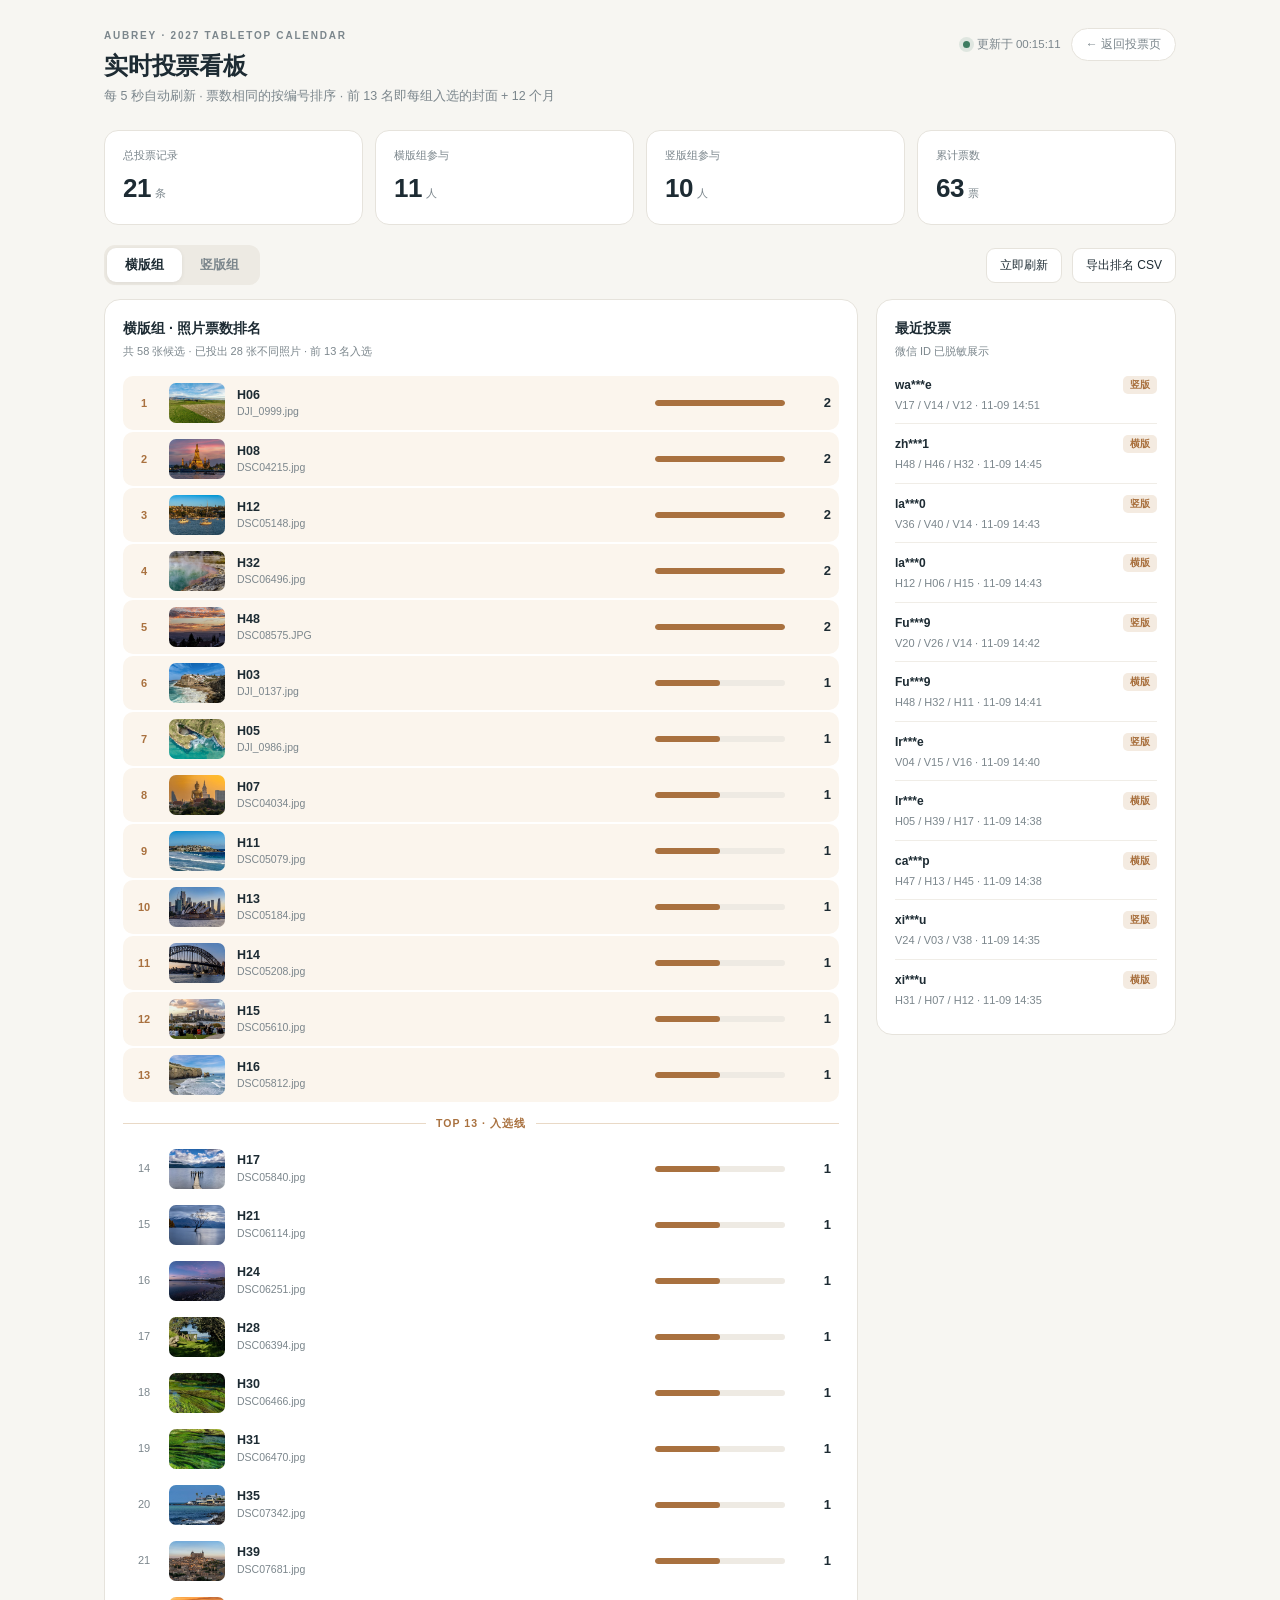
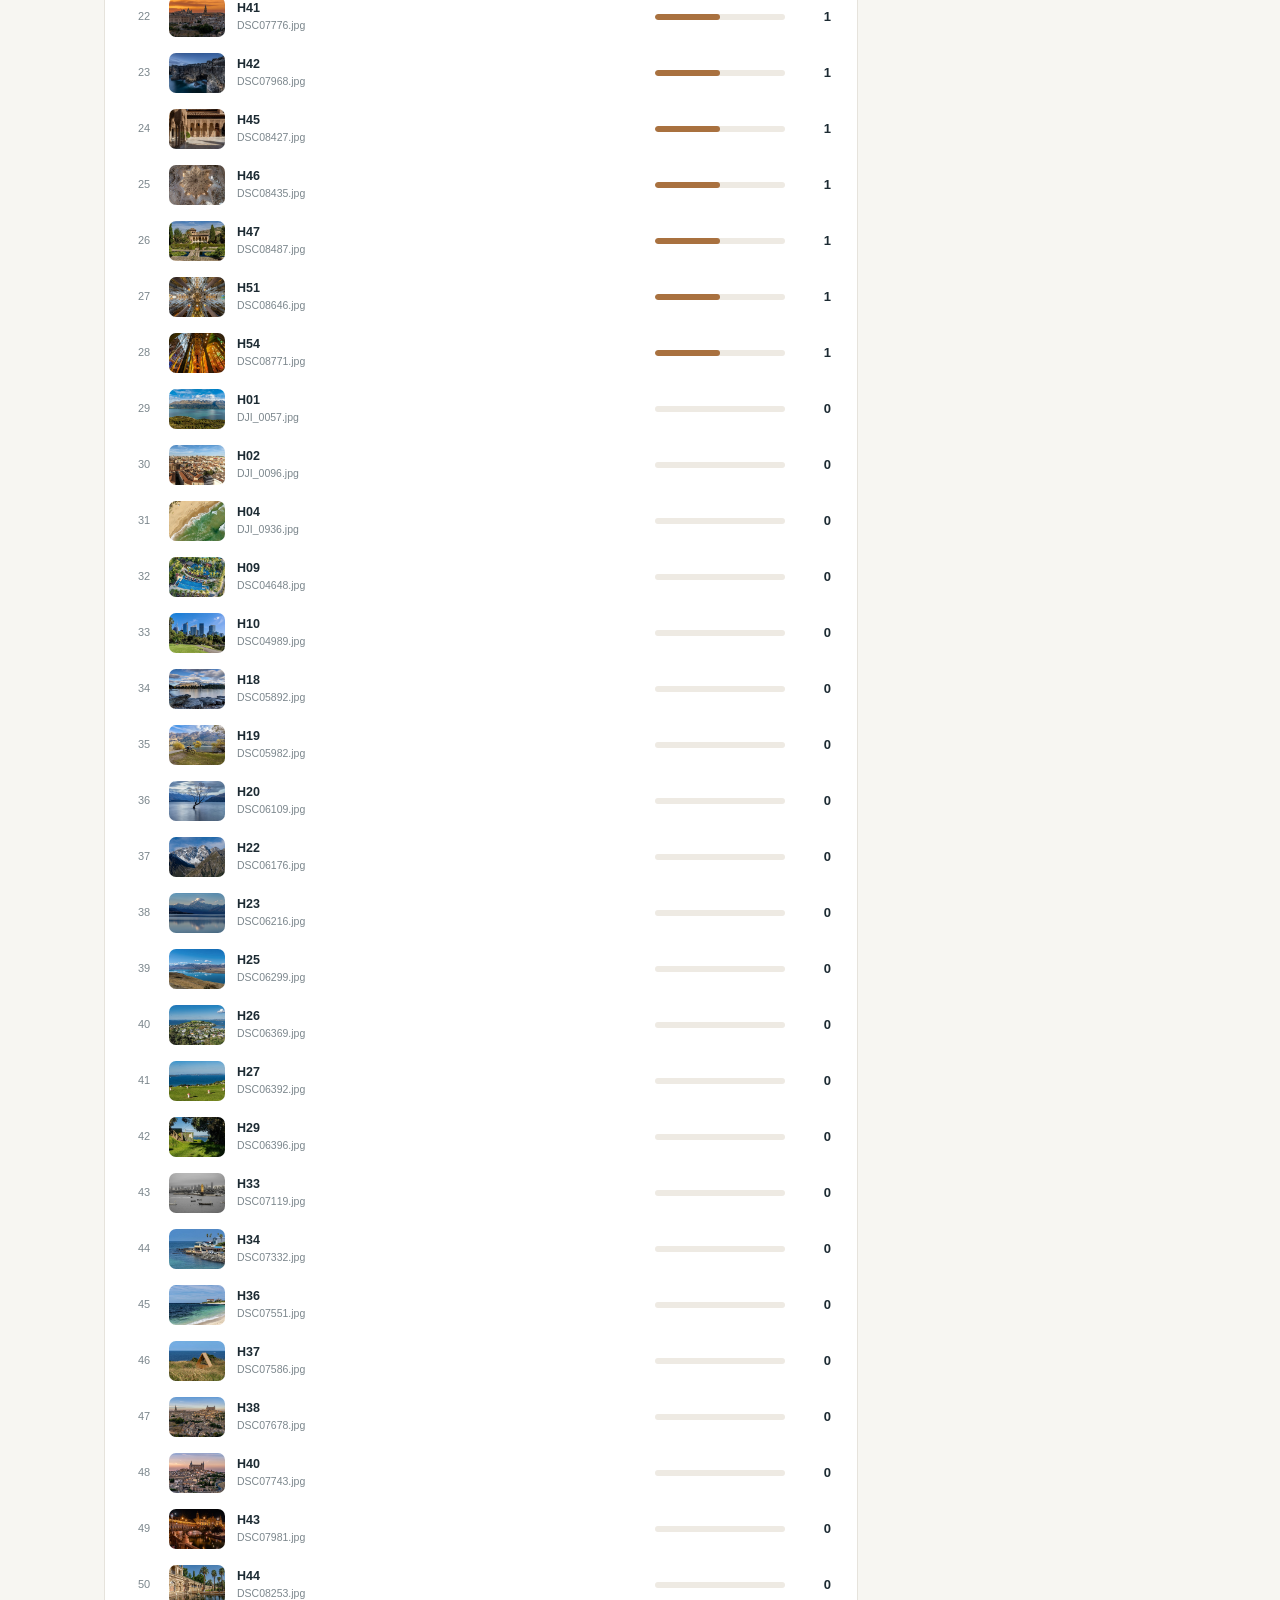
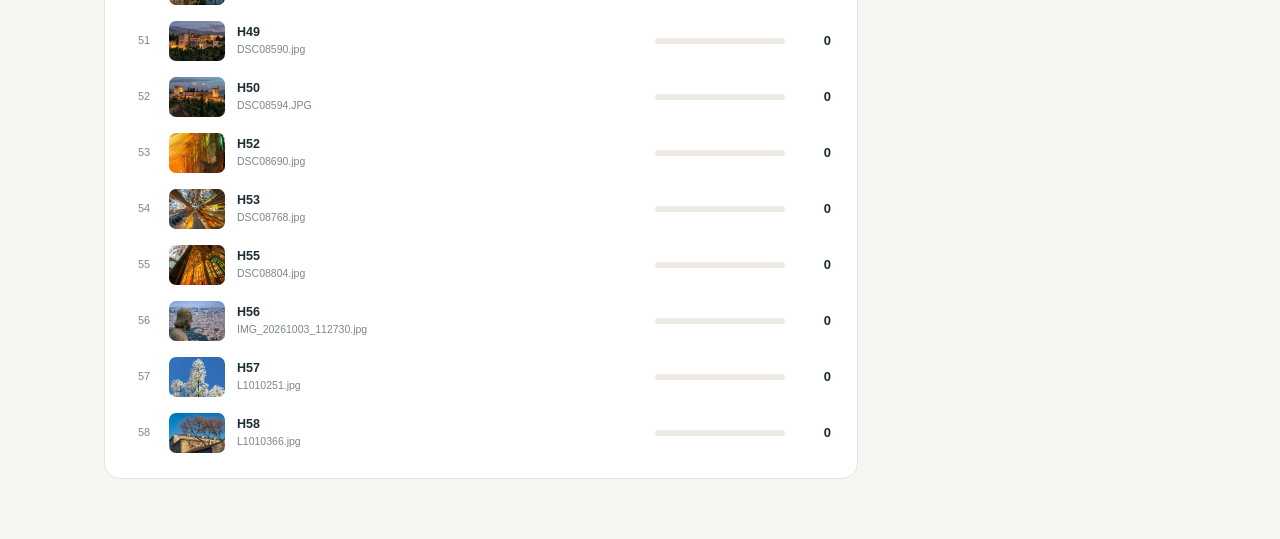
==== dashboard.html @ 4627c939 "2027 影像日历投票：静态前端 + ntfy 数据层 + 定时归档" ====
<!DOCTYPE html>
<html lang="zh-CN">
<head>
<meta charset="utf-8">
<meta name="viewport" content="width=device-width,initial-scale=1,viewport-fit=cover">
<title>2027 台历 · 实时投票看板</title>
<script>
  /* 访问参数随每个请求带上，不依赖会话 cookie */
  window.__Q = location.search;
  (function () {
    var l = document.createElement('link');
    l.rel = 'stylesheet';
    l.href = 'styles.css' + window.__Q;
    document.head.appendChild(l);
  })();
</script>
<style>
body{overflow:auto;background:var(--bg)}
.board{max-width:1120px;margin:0 auto;padding:28px 24px 60px}
.bd-top{display:flex;align-items:flex-start;justify-content:space-between;gap:16px;flex-wrap:wrap}
.bd-top h1{font-size:24px;margin:8px 0 6px}
.bd-top p{margin:0;color:var(--sub);font-size:12.5px}
.bd-actions{display:flex;align-items:center;gap:10px}
.live{display:flex;align-items:center;gap:7px;font-size:11.5px;color:var(--sub)}
.dot{width:7px;height:7px;border-radius:50%;background:var(--ok);box-shadow:0 0 0 4px rgba(63,125,98,.13)}
.stats{display:grid;grid-template-columns:repeat(4,1fr);gap:12px;margin:24px 0 20px}
.stat{background:var(--surface);border:1px solid var(--line);border-radius:14px;padding:16px 18px}
.stat .k{font-size:11px;color:var(--sub)}
.stat .v{font-size:26px;font-weight:680;margin-top:6px;letter-spacing:-.02em}
.stat .u{font-size:11px;color:var(--sub);margin-left:4px;font-weight:400}
.bd-bar{display:flex;align-items:center;justify-content:space-between;gap:12px;margin-bottom:14px;flex-wrap:wrap}
.bd-bar .seg button{padding:8px 18px}
.bd-bar-right{display:flex;gap:10px;align-items:center}
.mini-btn{border:1px solid var(--line);background:var(--surface);border-radius:9px;padding:8px 13px;font-size:12px;color:var(--ink)}
.mini-btn:hover{border-color:var(--accent);color:var(--accent)}
.err{background:#fbeae5;color:var(--danger);border-radius:10px;padding:10px 14px;font-size:12.5px;margin-bottom:14px;display:none}
.grid{display:grid;grid-template-columns:1fr 300px;gap:18px;align-items:start}
.panel{background:var(--surface);border:1px solid var(--line);border-radius:16px;padding:18px}
.panel h2{font-size:14px;margin:0 0 4px;font-weight:650}
.panel .cap{font-size:11px;color:var(--sub);margin:0 0 16px}
.rank{display:flex;flex-direction:column;gap:2px}
.row{display:flex;align-items:center;gap:12px;padding:7px 8px;border-radius:10px}
.row.top{background:#fbf5ed}
.row:hover{background:#f6f4ef}
.row .idx{width:26px;text-align:center;font-size:11px;color:var(--sub);font-variant-numeric:tabular-nums}
.row.top .idx{color:var(--accent);font-weight:700}
.row img{width:56px;height:40px;object-fit:cover;border-radius:7px;background:#eee;flex:none}
.row .info{flex:1;min-width:0}
.row .code{font-size:12.5px;font-weight:650}
.row .name{font-size:10.5px;color:var(--sub);white-space:nowrap;overflow:hidden;text-overflow:ellipsis}
.bar{width:130px;height:6px;background:#eeeae3;border-radius:4px;overflow:hidden;flex:none}
.bar i{display:block;height:100%;background:var(--accent);border-radius:4px}
.row .num{width:34px;text-align:right;font-size:13px;font-weight:680;font-variant-numeric:tabular-nums}
.cut{display:flex;align-items:center;gap:10px;margin:12px 0 8px;color:var(--accent);font-size:10.5px;font-weight:700;letter-spacing:.1em}
.cut:before,.cut:after{content:"";height:1px;background:#e9d9c6;flex:1}
.feed{display:flex;flex-direction:column;gap:11px;max-height:640px;overflow:auto}
.feed-item{display:flex;flex-direction:column;gap:3px;padding-bottom:10px;border-bottom:1px solid #f0ede7}
.feed-item .l1{font-size:12px;display:flex;justify-content:space-between;gap:8px}
.feed-item .l1 b{font-weight:600}
.feed-item .l2{font-size:11px;color:var(--sub)}
.tag{font-size:10px;padding:1px 7px;border-radius:5px;background:var(--accent-soft);color:var(--accent);font-weight:600}
.empty{color:var(--sub);font-size:12px;text-align:center;padding:32px 0}
@media(max-width:860px){.grid{grid-template-columns:1fr}.stats{grid-template-columns:repeat(2,1fr)}.bar{width:70px}}
@media(max-width:640px){.board{padding:18px 14px 50px}.bd-top h1{font-size:20px}.row .name{display:none}.bar{width:52px}}
</style>
</head>
<body>
<div class="board">
  <div class="bd-top">
    <div>
      <div class="eyebrow">AUBREY · 2027 TABLETOP CALENDAR</div>
      <h1>实时投票看板</h1>
      <p>每 5 秒自动刷新 · 票数相同的按编号排序 · 前 13 名即每组入选的封面 + 12 个月</p>
    </div>
    <div class="bd-actions">
      <span class="live"><i class="dot"></i><span id="lastUpdate">等待数据…</span></span>
      <button class="ghost-btn" id="backVote">← 返回投票页</button>
    </div>
  </div>

  <div class="stats">
    <div class="stat"><div class="k">总投票记录</div><div class="v" id="sTotal">0<span class="u">条</span></div></div>
    <div class="stat"><div class="k">横版组参与</div><div class="v" id="sH">0<span class="u">人</span></div></div>
    <div class="stat"><div class="k">竖版组参与</div><div class="v" id="sV">0<span class="u">人</span></div></div>
    <div class="stat"><div class="k">累计票数</div><div class="v" id="sPicks">0<span class="u">票</span></div></div>
  </div>

  <div class="err" id="err"></div>

  <div class="bd-bar">
    <div class="seg" id="seg">
      <button data-o="h" class="active">横版组</button>
      <button data-o="v">竖版组</button>
    </div>
    <div class="bd-bar-right">
      <button class="mini-btn" id="refreshBtn">立即刷新</button>
      <button class="mini-btn" id="exportBtn">导出排名 CSV</button>
    </div>
  </div>

  <div class="grid">
    <div class="panel">
      <h2 id="rankTitle">横版组 · 照片票数排名</h2>
      <p class="cap" id="rankCap">共 – 张候选</p>
      <div class="rank" id="rank"></div>
    </div>
    <div class="panel">
      <h2>最近投票</h2>
      <p class="cap">微信 ID 已脱敏展示</p>
      <div class="feed" id="feed"></div>
    </div>
  </div>
</div>

<script>
(function () {
  var q = window.__Q || '';
  function load(src, next) {
    var s = document.createElement('script');
    s.src = src;
    s.onload = next;
    s.onerror = next;
    document.body.appendChild(s);
  }
  load('backend.js' + q, function () { load('dashboard.js' + q, function () {}); });
})();
</script>
</body>
</html>
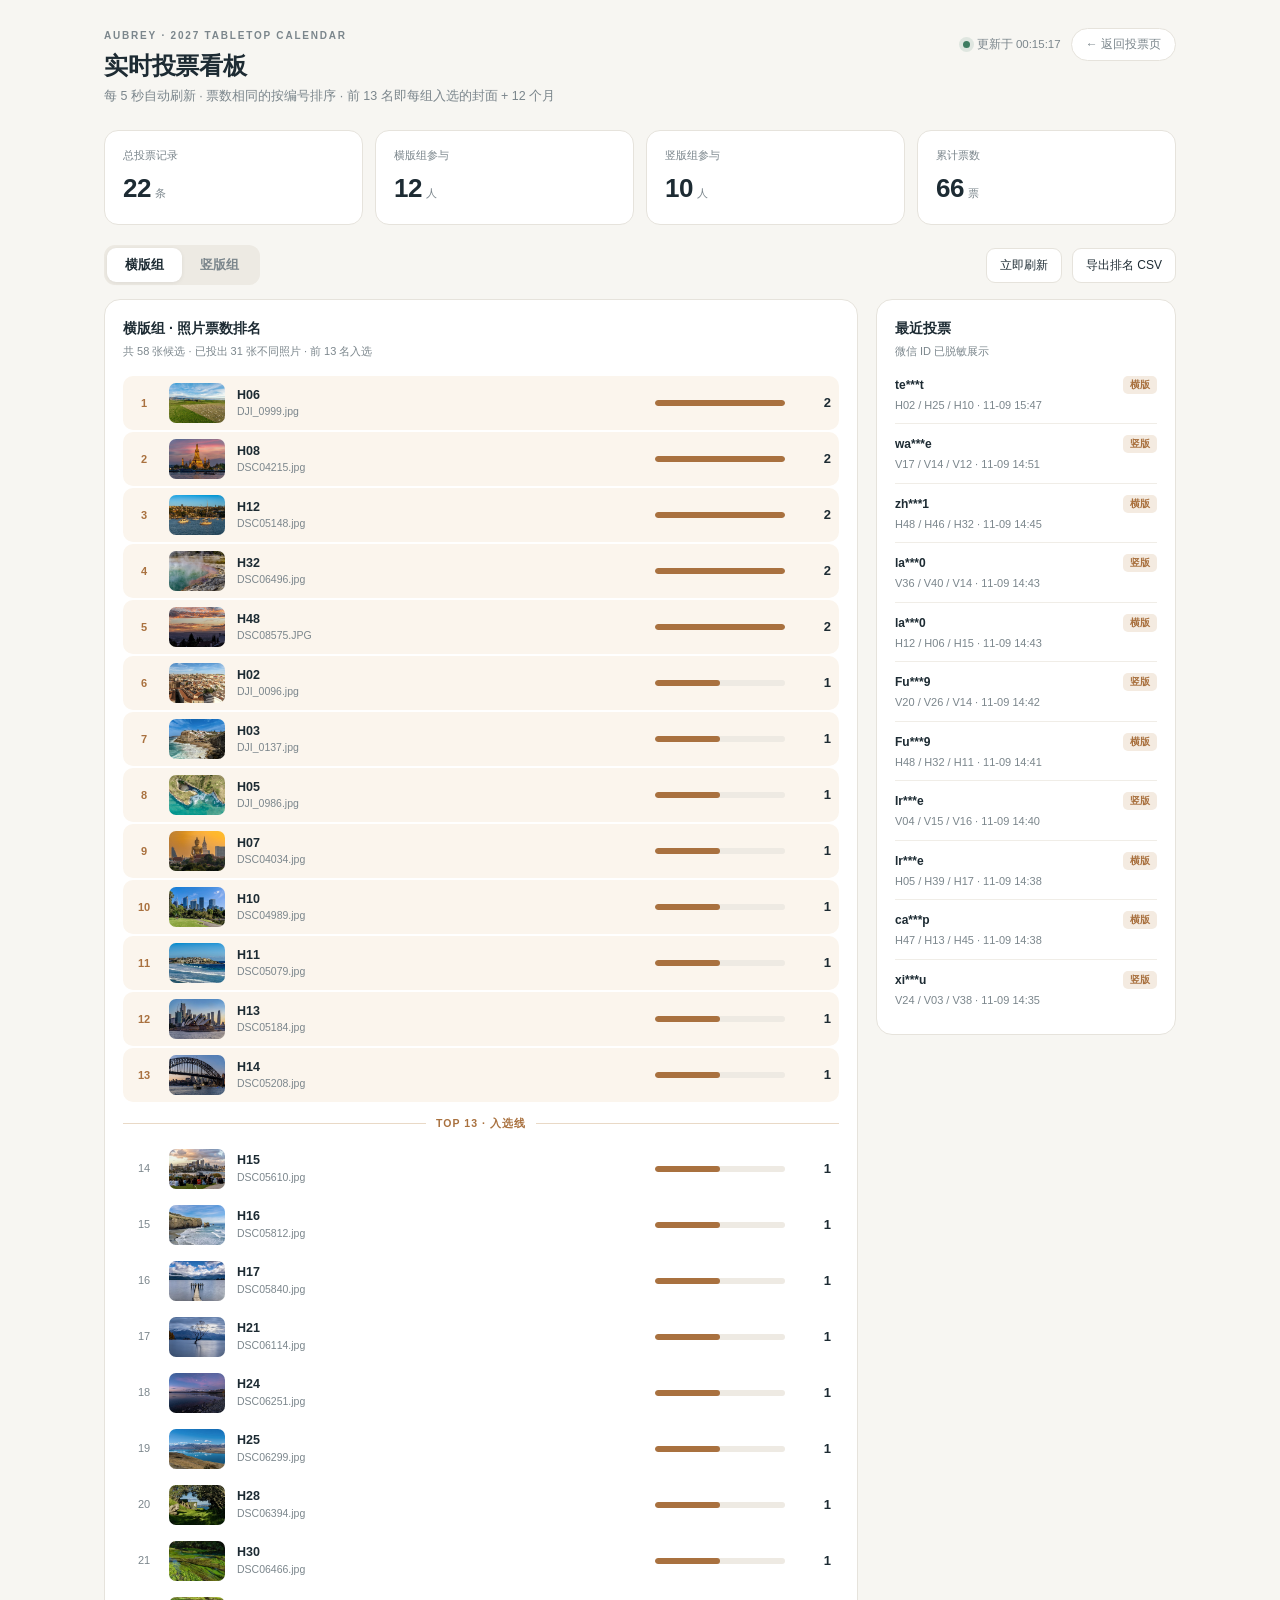
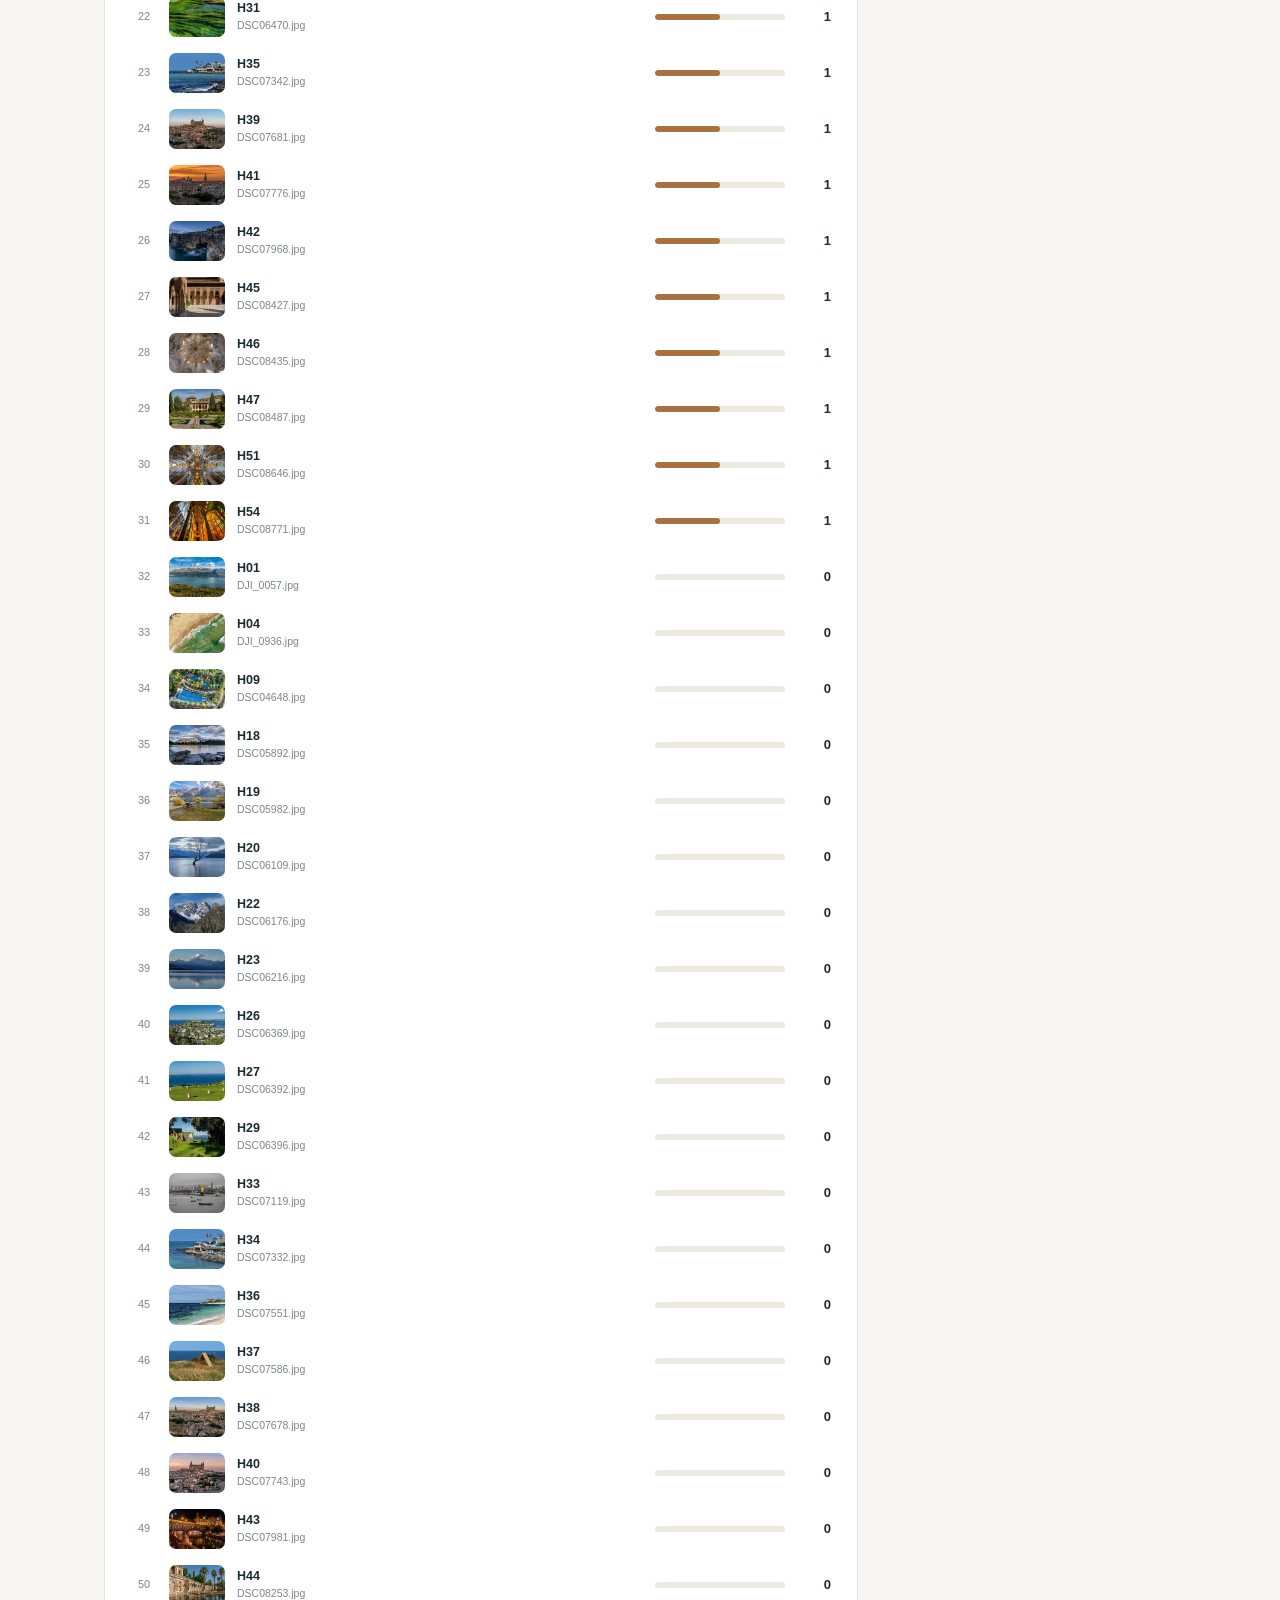
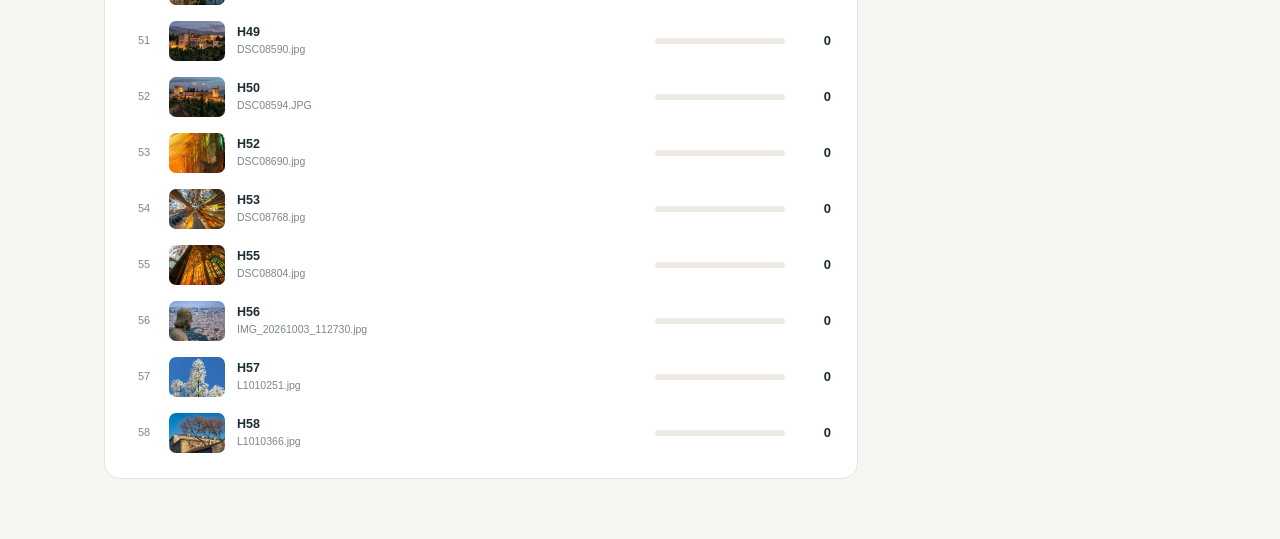
==== commit 24979946: "fix: sort/dedupe votes by real timestamp (mixed +08:00/Z formats), normalize archive to UTC, cache-b" ====
--- a/dashboard.html
+++ b/dashboard.html
@@ -122,7 +122,8 @@
     s.onerror = next;
     document.body.appendChild(s);
   }
-  load('backend.js' + q, function () { load('dashboard.js' + q, function () {}); });
+  var v = (q ? q + '&' : '?') + 'v=20261109b';
+  load('backend.js' + v, function () { load('dashboard.js' + v, function () {}); });
 })();
 </script>
 </body>
